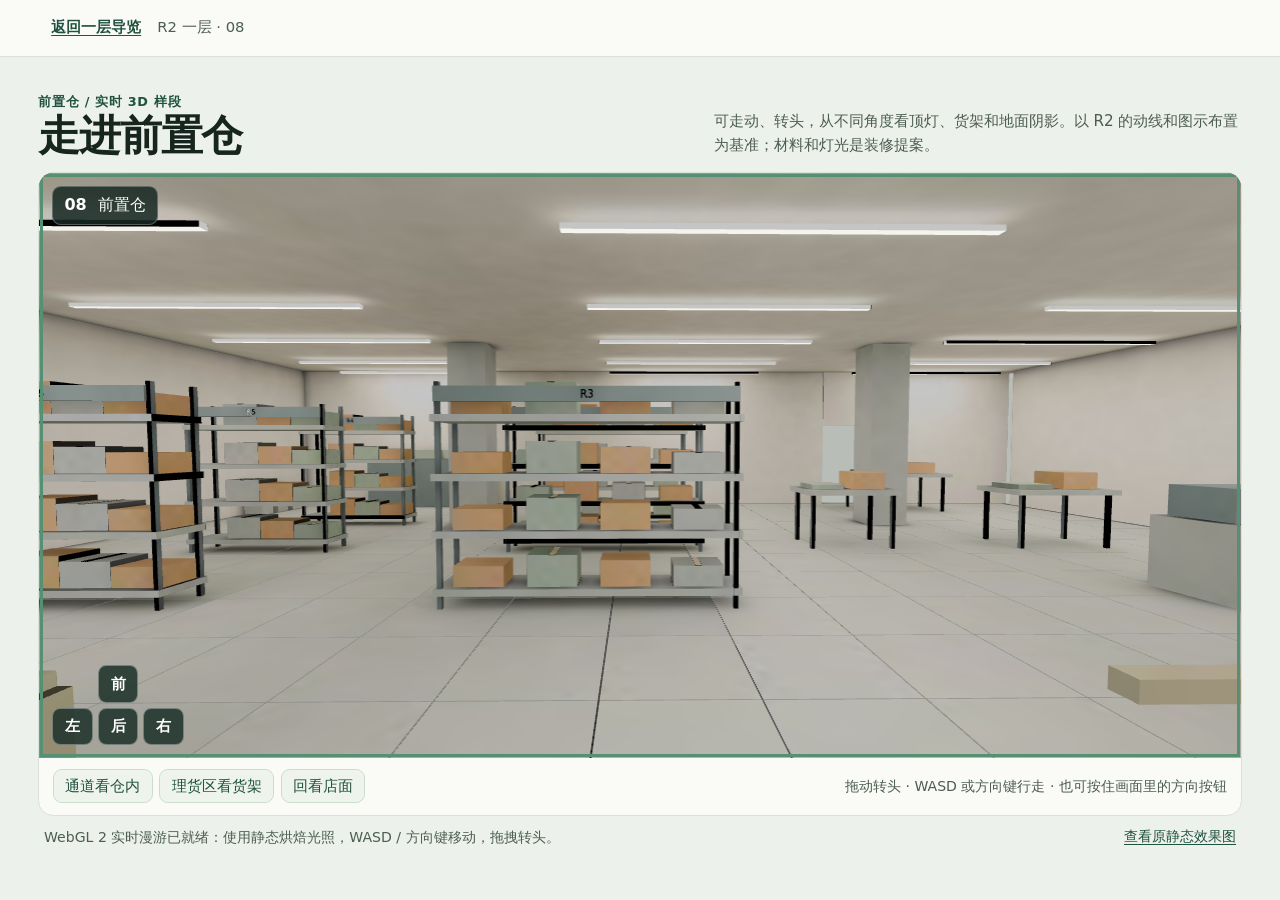
==== 08-detailed.html @ 8fc67649 "Publish R2 interactive walkthrough without original drawings" ====
<!doctype html>
<html lang="zh-CN">
<head>
<meta charset="utf-8">
<meta name="viewport" content="width=device-width,initial-scale=1,viewport-fit=cover">
<title>08 前置仓 · 高细节 3D 漫游</title>
<link rel="stylesheet" href="warehouse.css">
</head>
<body>
<header class="mast">
 <div><a class="back" href="./?station=8">返回一层导览</a><span>R2 一层 · 08</span></div>
</header>
<main>
 <div class="intro">
  <div><p class="tag">前置仓 / 实时 3D 样段</p><h1>走进前置仓</h1></div>
  <p>可走动、转头，从不同角度看顶灯、货架和地面阴影。以 R2 的动线和图示布置为基准；材料和灯光是装修提案。</p>
 </div>
 <section class="viewer" aria-label="前置仓第一人称漫游">
  <div class="stage">
   <canvas id="view" tabindex="0" aria-label="前置仓 3D 场景：拖动转头，WASD 或方向键行走" aria-describedby="controlsHint"></canvas>
   <p id="loading" class="loading">正在载入前置仓 3D 场景…</p>
   <div class="station-stamp">08 <span>前置仓</span></div>
   <div class="move-pad" role="group" aria-label="步行控制">
    <button type="button" data-move="KeyW" aria-label="向前走">前</button>
    <button type="button" data-move="KeyA" aria-label="向左走">左</button>
    <button type="button" data-move="KeyS" aria-label="向后走">后</button>
    <button type="button" data-move="KeyD" aria-label="向右走">右</button>
   </div>
  </div>
  <div class="bar">
   <div class="presets" id="presets" aria-label="切换站位"></div>
   <p id="controlsHint">拖动转头 · WASD 或方向键行走 · 也可按住画面里的方向按钮</p>
  </div>
 </section>
 <div class="meta">
  <p id="status" role="status" aria-live="polite">准备载入渲染器</p>
  <a href="finish-08.jpg" target="_blank" rel="noopener">查看原静态效果图</a>
 </div>
 <noscript><p>打开浏览器的 JavaScript 后才能使用实时 3D 漫游。也可先返回一层导览或对照图纸。</p></noscript>
</main>
<script type="module" src="warehouse-page.mjs"></script>
</body>
</html>
---- warehouse.css ----
:root{color-scheme:light;--ink:#17251f;--muted:#4c5d51;--surface:#fafbf7;--line:#d9e1d9;--accent:#205241;font-family:system-ui,"Microsoft YaHei",sans-serif;background:#edf1eb;color:var(--ink)}
*{box-sizing:border-box}body{margin:0}a{color:var(--accent);text-underline-offset:.20em}button{font:inherit;cursor:pointer}a:focus-visible,button:focus-visible,canvas:focus-visible{outline:3px solid #578f73;outline-offset:3px}.mast{min-height:3.55rem;background:var(--surface);border-bottom:1px solid var(--line);display:flex;justify-content:space-between;align-items:center;gap:1rem;padding:.7rem clamp(1rem,4vw,3.5rem);font-size:.925rem}.mast div{display:flex;align-items:center;gap:1rem;flex-wrap:wrap}.mast .back{font-weight:670}.mast span{color:var(--muted);font-variant-numeric:tabular-nums}
main{max-width:1450px;margin:auto;padding:clamp(.8rem,3.1vw,2.3rem) clamp(.65rem,3vw,2.5rem) .8rem}.intro{display:flex;align-items:flex-end;justify-content:space-between;gap:1.5rem;margin-bottom:.9rem}.intro h1{margin:.2rem 0 0;font-size:clamp(1.74rem,4vw,2.6rem);line-height:1.05;letter-spacing:-.03em}.intro .tag{font-size:.8rem;letter-spacing:.055em;color:var(--accent);font-weight:720;margin:0}.intro>p{max-width:33rem;font-size:.95rem;line-height:1.6;margin:0;color:var(--muted)}
.viewer{background:var(--surface);border:1px solid var(--line);border-radius:.95rem;overflow:hidden}.stage{position:relative;background:#28352f;min-height:260px;height:clamp(320px,65vh,740px);isolation:isolate}.stage canvas{display:block;width:100%;height:100%;touch-action:none;cursor:grab}.stage canvas:active{cursor:grabbing}.stage canvas:focus-visible{outline-offset:-4px}.station-stamp,.loading{position:absolute;pointer-events:none;color:#fff;background:#182923db;border:1px solid #ffffff42;border-radius:.55rem;padding:.52rem .7rem;z-index:1}.station-stamp{inset:.8rem auto auto .8rem;font-variant-numeric:tabular-nums;font-weight:730}.station-stamp span{margin-left:.36rem;font-weight:570}.loading{inset:48% auto auto 50%;transform:translate(-50%,-50%);margin:0;width:max-content;max-width:85%;text-align:center;line-height:1.5}.loading[hidden]{display:none}
.move-pad{position:absolute;inset:auto auto .78rem .78rem;z-index:2;display:grid;grid-template-columns:repeat(3,2.55rem);gap:.31rem;touch-action:none}.move-pad button{border-radius:.51rem;border:1px solid #ffffff55;background:#20342de0;color:white;height:2.35rem;padding:0;font-size:.95rem;font-weight:700;touch-action:none;user-select:none}.move-pad button:active{background:#4d7b60}.move-pad button:first-child{grid-column:2}.move-pad button:nth-child(2){grid-column:1;grid-row:2}.move-pad button:nth-child(3){grid-column:2;grid-row:2}.move-pad button:nth-child(4){grid-column:3;grid-row:2}
.bar{display:flex;flex-wrap:wrap;align-items:center;gap:.65rem;justify-content:space-between;padding:.7rem .86rem}.presets{display:flex;gap:.43rem;flex-wrap:wrap}.presets button{color:var(--accent);background:#eef4ec;border:1px solid #cbdccf;border-radius:.55rem;padding:.42rem .7rem;font-size:.94rem}.presets button:hover{background:#dbe9df}.bar p,.meta p{font-size:.88rem;margin:0;color:var(--muted);line-height:1.5}.meta{display:flex;flex-wrap:wrap;justify-content:space-between;gap:.48rem;padding:.7rem .35rem}.meta a{font-size:.88rem}@media(max-width:650px){.mast{gap:.55rem}.intro{display:block}.intro>p{margin-top:.44rem;font-size:.86rem}.stage{min-height:280px;height:56vh;height:56svh}.move-pad{inset:auto auto .6rem .6rem}.bar{gap:.35rem;padding:.65rem}.meta{padding:.55rem .15rem}}
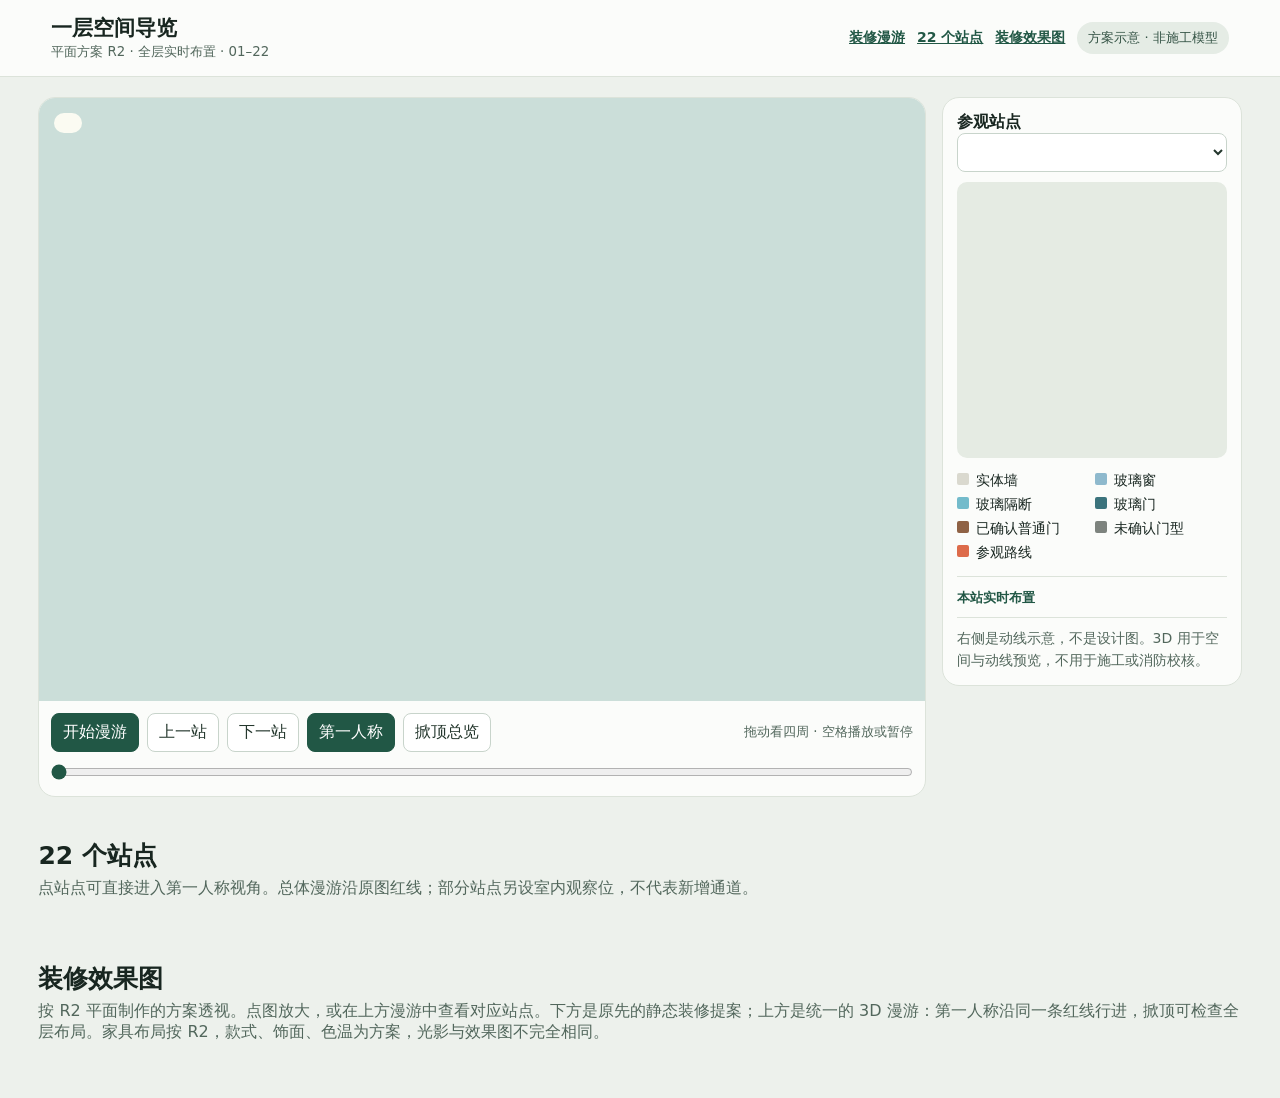
==== commit a41d4c86: "Update R2 continuous tour and transparent partitions" ====
--- a/08-detailed.html
+++ b/08-detailed.html
@@ -1,43 +1 @@
-<!doctype html>
-<html lang="zh-CN">
-<head>
-<meta charset="utf-8">
-<meta name="viewport" content="width=device-width,initial-scale=1,viewport-fit=cover">
-<title>08 前置仓 · 高细节 3D 漫游</title>
-<link rel="stylesheet" href="warehouse.css">
-</head>
-<body>
-<header class="mast">
- <div><a class="back" href="./?station=8">返回一层导览</a><span>R2 一层 · 08</span></div>
-</header>
-<main>
- <div class="intro">
-  <div><p class="tag">前置仓 / 实时 3D 样段</p><h1>走进前置仓</h1></div>
-  <p>可走动、转头，从不同角度看顶灯、货架和地面阴影。以 R2 的动线和图示布置为基准；材料和灯光是装修提案。</p>
- </div>
- <section class="viewer" aria-label="前置仓第一人称漫游">
-  <div class="stage">
-   <canvas id="view" tabindex="0" aria-label="前置仓 3D 场景：拖动转头，WASD 或方向键行走" aria-describedby="controlsHint"></canvas>
-   <p id="loading" class="loading">正在载入前置仓 3D 场景…</p>
-   <div class="station-stamp">08 <span>前置仓</span></div>
-   <div class="move-pad" role="group" aria-label="步行控制">
-    <button type="button" data-move="KeyW" aria-label="向前走">前</button>
-    <button type="button" data-move="KeyA" aria-label="向左走">左</button>
-    <button type="button" data-move="KeyS" aria-label="向后走">后</button>
-    <button type="button" data-move="KeyD" aria-label="向右走">右</button>
-   </div>
-  </div>
-  <div class="bar">
-   <div class="presets" id="presets" aria-label="切换站位"></div>
-   <p id="controlsHint">拖动转头 · WASD 或方向键行走 · 也可按住画面里的方向按钮</p>
-  </div>
- </section>
- <div class="meta">
-  <p id="status" role="status" aria-live="polite">准备载入渲染器</p>
-  <a href="finish-08.jpg" target="_blank" rel="noopener">查看原静态效果图</a>
- </div>
- <noscript><p>打开浏览器的 JavaScript 后才能使用实时 3D 漫游。也可先返回一层导览或对照图纸。</p></noscript>
-</main>
-<script type="module" src="warehouse-page.mjs"></script>
-</body>
-</html>
+<!doctype html><html lang="zh-CN"><head><meta charset="utf-8"><meta name="viewport" content="width=device-width, initial-scale=1"><meta http-equiv="refresh" content="0;url=./?station=8"><title>正在打开一层空间导览</title></head><body><p><a href="./?station=8">打开第 08 站的 3D 漫游</a></p></body></html>
